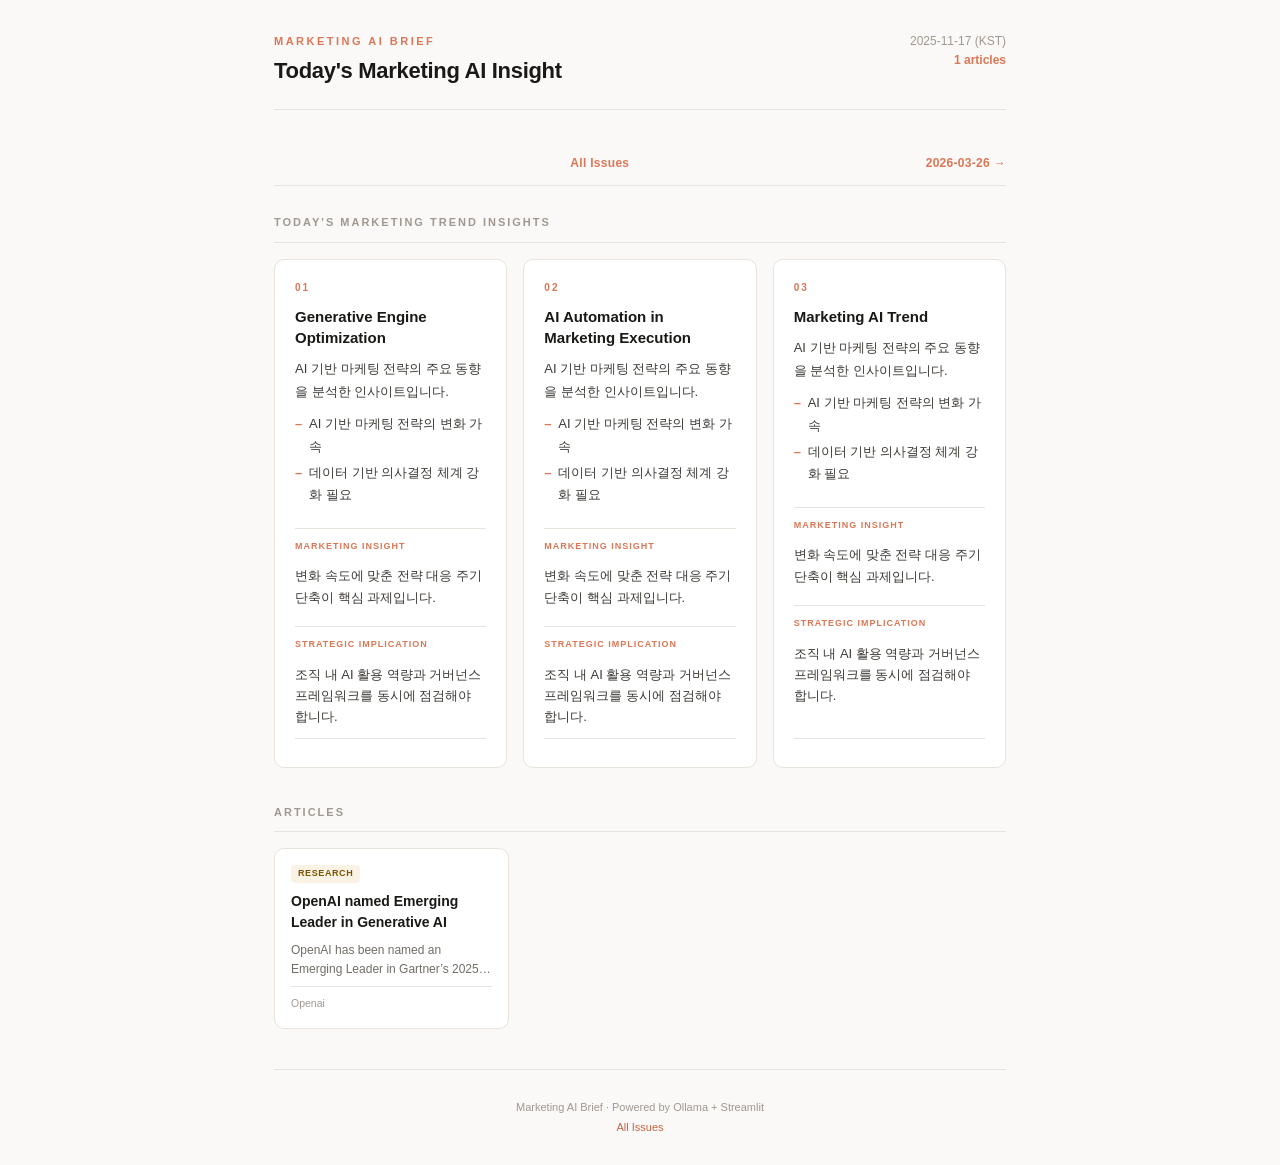
==== docs/issues/2025-11-17.html @ c4811dc9 "Initial commit: Marketing AI Brief with newsletter archive Made-with: Cursor" ====
<!DOCTYPE html>
<html lang="ko">
<head>
    <meta charset="utf-8">
    <meta name="viewport" content="width=device-width, initial-scale=1">
    <title>Marketing AI Brief — 2025-11-17</title>
    <link rel="stylesheet" href="../style.css">
</head>
<body>
<div class="container">
    <header class="masthead">
        <div>
            <p class="masthead-wordmark">Marketing AI Brief</p>
            <h1 class="masthead-title">Today's Marketing AI Insight</h1>
        </div>
        <div class="masthead-right">
            <p class="masthead-date">2025-11-17 (KST)</p>
            <p class="masthead-count">1 articles</p>
        </div>
    </header>

    
    <nav class="nav">
        <span></span>
        <span class="nav-center"><a href="../index.html">All Issues</a></span>
        <a href="2026-03-26.html">2026-03-26 &rarr;</a>
    </nav>
    
    
        <p class="section-label">Today's Marketing Trend Insights</p>
        <div class="digest-grid">
            <div class="digest-card">
                <p class="digest-num">01</p>
                <h3 class="digest-title">Generative Engine Optimization</h3>
                <p class="digest-summary">AI 기반 마케팅 전략의 주요 동향을 분석한 인사이트입니다.</p>
                <ul class="digest-kp"><li>AI 기반 마케팅 전략의 변화 가속</li><li>데이터 기반 의사결정 체계 강화 필요</li></ul>
                <p class="digest-insight-label">Marketing Insight</p>
                <p class="digest-insight">변화 속도에 맞춘 전략 대응 주기 단축이 핵심 과제입니다.</p>
                <p class="digest-insight-label">Strategic Implication</p>
                <p class="digest-insight">조직 내 AI 활용 역량과 거버넌스 프레임워크를 동시에 점검해야 합니다.</p>
                <div class="digest-sources"></div>
            </div>
            <div class="digest-card">
                <p class="digest-num">02</p>
                <h3 class="digest-title">AI Automation in Marketing Execution</h3>
                <p class="digest-summary">AI 기반 마케팅 전략의 주요 동향을 분석한 인사이트입니다.</p>
                <ul class="digest-kp"><li>AI 기반 마케팅 전략의 변화 가속</li><li>데이터 기반 의사결정 체계 강화 필요</li></ul>
                <p class="digest-insight-label">Marketing Insight</p>
                <p class="digest-insight">변화 속도에 맞춘 전략 대응 주기 단축이 핵심 과제입니다.</p>
                <p class="digest-insight-label">Strategic Implication</p>
                <p class="digest-insight">조직 내 AI 활용 역량과 거버넌스 프레임워크를 동시에 점검해야 합니다.</p>
                <div class="digest-sources"></div>
            </div>
            <div class="digest-card">
                <p class="digest-num">03</p>
                <h3 class="digest-title">Marketing AI Trend</h3>
                <p class="digest-summary">AI 기반 마케팅 전략의 주요 동향을 분석한 인사이트입니다.</p>
                <ul class="digest-kp"><li>AI 기반 마케팅 전략의 변화 가속</li><li>데이터 기반 의사결정 체계 강화 필요</li></ul>
                <p class="digest-insight-label">Marketing Insight</p>
                <p class="digest-insight">변화 속도에 맞춘 전략 대응 주기 단축이 핵심 과제입니다.</p>
                <p class="digest-insight-label">Strategic Implication</p>
                <p class="digest-insight">조직 내 AI 활용 역량과 거버넌스 프레임워크를 동시에 점검해야 합니다.</p>
                <div class="digest-sources"></div>
            </div></div>
    
        <p class="section-label">Articles</p>
        <div class="article-grid">
        <div class="article-card">
            <div class="article-badges"><span class="badge badge-research">RESEARCH</span></div>
            <p class="article-title"><a href="https://openai.com/index/gartner-2025-emerging-leader" target="_blank">OpenAI named Emerging Leader in Generative AI</a></p>
            <p class="ai-tool-desc">OpenAI has been named an Emerging Leader in Gartner’s 2025 Innovation Guide for Generative AI Model </p>
            <div class="article-meta">
                <span>Openai</span>
            </div>
        </div></div>

    <footer class="footer">
        <p>Marketing AI Brief &middot; Powered by Ollama + Streamlit</p>
        <p><a href="../index.html">All Issues</a></p>
    </footer>
</div>
</body>
</html>
---- docs/style.css ----
/* ━━━━━━━━━━━━━━━━━━━━━━━━━━━━━━━━━━━━━━━━━━━
   Marketing AI Brief — Newsletter Archive
   Claude-style design system
   Light: warm cream  ·  Dark: charcoal-warm
   Accent: #DA7756 (Claude orange)
━━━━━━━━━━━━━━━━━━━━━━━━━━━━━━━━━━━━━━━━━━━ */

:root {
    --bg-base:        #FAF9F7;
    --bg-card:        #FFFFFF;
    --bg-elevated:    #F4F2EE;
    --text-primary:   #1A1916;
    --text-secondary: #3D3A35;
    --text-muted:     #716D66;
    --text-faint:     #A09890;
    --border:         #E8E3DC;
    --border-strong:  #D4CCC0;
    --accent:         #DA7756;
    --accent-hover:   #C46644;
    --accent-soft:    rgba(218,119,86,0.09);
    --accent-text:    #B35A38;
    --link:           #C46644;
    --shadow-sm:      0 1px 2px rgba(60,40,20,0.05);
    --shadow-md:      0 2px 8px rgba(60,40,20,0.07), 0 1px 2px rgba(60,40,20,0.04);
    --radius:         10px;
    --radius-sm:      6px;
    --radius-tag:     4px;
    --purple:         #7C3AED;
    --purple-soft:    rgba(124,58,237,0.08);
}

@media (prefers-color-scheme: dark) {
    :root {
        --bg-base:        #1C1917;
        --bg-card:        #262320;
        --bg-elevated:    #2E2B28;
        --text-primary:   #F0EBE3;
        --text-secondary: #C8C0B5;
        --text-muted:     #8C8278;
        --text-faint:     #5C5550;
        --border:         #38332E;
        --border-strong:  #4A443D;
        --accent:         #E8906E;
        --accent-hover:   #F0A080;
        --accent-soft:    rgba(232,144,110,0.12);
        --accent-text:    #E8906E;
        --link:           #E8906E;
        --shadow-sm:      0 1px 3px rgba(0,0,0,0.25);
        --shadow-md:      0 3px 10px rgba(0,0,0,0.35);
        --purple:         #A78BFA;
        --purple-soft:    rgba(167,139,250,0.12);
    }
}

/* ── reset & base ─────────────────────────── */
*, *::before, *::after { box-sizing: border-box; margin: 0; padding: 0; }

html {
    font-size: 16px;
    -webkit-font-smoothing: antialiased;
    -moz-osx-font-smoothing: grayscale;
}

body {
    background: var(--bg-base);
    color: var(--text-primary);
    font-family: -apple-system, BlinkMacSystemFont, 'Segoe UI', 'Helvetica Neue', Arial, sans-serif;
    line-height: 1.6;
    min-height: 100vh;
}

a { color: var(--link); text-decoration: none; transition: color 0.15s ease; }
a:hover { color: var(--accent-hover); }

/* ── layout ───────────────────────────────── */
.container {
    max-width: 780px;
    margin: 0 auto;
    padding: 0 24px;
}

/* ── masthead ─────────────────────────────── */
.masthead {
    padding: 32px 0 24px;
    border-bottom: 1px solid var(--border);
    margin-bottom: 32px;
    display: flex;
    align-items: baseline;
    justify-content: space-between;
    gap: 16px;
    flex-wrap: wrap;
}
.masthead-wordmark {
    font-size: 11px;
    font-weight: 600;
    letter-spacing: 2.5px;
    text-transform: uppercase;
    color: var(--accent);
    margin: 0 0 6px;
}
.masthead-title {
    font-size: 22px;
    font-weight: 700;
    color: var(--text-primary);
    margin: 0;
    line-height: 1.3;
    letter-spacing: -0.3px;
}
.masthead-right { text-align: right; flex-shrink: 0; }
.masthead-date {
    font-size: 12px;
    color: var(--text-faint);
    margin: 0;
    line-height: 1.6;
}
.masthead-count {
    font-size: 12px;
    font-weight: 600;
    color: var(--accent);
    margin: 0;
}

/* ── navigation ───────────────────────────── */
.nav {
    display: flex;
    justify-content: space-between;
    align-items: center;
    padding: 12px 0;
    margin-bottom: 28px;
    border-bottom: 1px solid var(--border);
    font-size: 12px;
}
.nav a {
    color: var(--accent);
    font-weight: 600;
    letter-spacing: 0.3px;
}
.nav-center { color: var(--text-faint); }

/* ── AI tools section ─────────────────────── */
.ai-tools-header {
    display: flex;
    align-items: center;
    gap: 10px;
    margin-bottom: 16px;
}
.ai-tools-label {
    font-size: 13px;
    font-weight: 700;
    letter-spacing: 1.5px;
    text-transform: uppercase;
    color: var(--purple);
    flex-shrink: 0;
}
.ai-tools-line {
    flex: 1;
    height: 1px;
    background: linear-gradient(90deg, rgba(124,58,237,0.2) 0%, var(--border) 100%);
}
.ai-tools-grid {
    display: grid;
    grid-template-columns: repeat(auto-fill, minmax(220px, 1fr));
    gap: 12px;
    margin-bottom: 32px;
}
.ai-tool-card {
    background: var(--bg-card);
    border: 1px solid var(--border);
    border-left: 3px solid var(--purple);
    border-radius: var(--radius-sm);
    padding: 14px 16px;
    display: flex;
    flex-direction: column;
    gap: 6px;
    transition: border-color 0.15s ease, box-shadow 0.15s ease;
}
.ai-tool-card:hover {
    border-color: var(--purple);
    box-shadow: 0 4px 16px rgba(124,58,237,0.10);
}
.ai-tool-title {
    font-size: 13px;
    font-weight: 600;
    line-height: 1.45;
}
.ai-tool-title a { color: var(--text-primary); }
.ai-tool-title a:hover { color: var(--purple); }
.ai-tool-desc {
    font-size: 12px;
    line-height: 1.55;
    color: var(--text-muted);
    display: -webkit-box;
    -webkit-line-clamp: 2;
    -webkit-box-orient: vertical;
    overflow: hidden;
}
.ai-tool-meta {
    font-size: 10px;
    color: var(--text-faint);
    display: flex;
    align-items: center;
    gap: 6px;
    margin-top: auto;
    flex-wrap: wrap;
}

/* ── badges ───────────────────────────────── */
.badge {
    font-size: 9px;
    font-weight: 700;
    letter-spacing: 0.6px;
    text-transform: uppercase;
    padding: 2px 7px;
    border-radius: var(--radius-tag);
    line-height: 1.5;
}
.badge-tool { color: #fff; background: var(--purple); }
.badge-new { color: var(--accent-text); background: var(--accent-soft); border: 1px solid var(--accent); }
.badge-ko { color: #5B6E00; background: rgba(120,140,0,0.1); }
.badge-research { color: #7A5500; background: rgba(200,140,0,0.1); }

@media (prefers-color-scheme: dark) {
    .badge-ko { color: #B8D000; background: rgba(180,200,0,0.1); }
    .badge-research { color: #F0C060; background: rgba(200,150,0,0.13); }
    .badge-new { color: var(--accent); background: var(--accent-soft); }
}

/* ── section header ───────────────────────── */
.section-label {
    font-size: 11px;
    font-weight: 700;
    letter-spacing: 2px;
    text-transform: uppercase;
    color: var(--text-faint);
    margin: 0 0 16px;
    padding-bottom: 10px;
    border-bottom: 1px solid var(--border);
}

/* ── digest cards ─────────────────────────── */
.digest-grid {
    display: grid;
    grid-template-columns: repeat(auto-fill, minmax(220px, 1fr));
    gap: 16px;
    margin-bottom: 36px;
}
.digest-card {
    background: var(--bg-card);
    border: 1px solid var(--border);
    border-radius: var(--radius);
    padding: 20px;
    display: flex;
    flex-direction: column;
    gap: 10px;
}
.digest-num {
    font-size: 10px;
    font-weight: 700;
    letter-spacing: 2px;
    color: var(--accent);
}
.digest-title {
    font-size: 15px;
    font-weight: 700;
    color: var(--text-primary);
    line-height: 1.4;
}
.digest-summary {
    font-size: 13px;
    line-height: 1.75;
    color: var(--text-secondary);
}
.digest-kp {
    list-style: none;
    padding: 0;
    margin: 0;
}
.digest-kp li {
    font-size: 13px;
    line-height: 1.7;
    color: var(--text-secondary);
    padding-left: 14px;
    position: relative;
    margin-bottom: 4px;
}
.digest-kp li::before {
    content: "\2013";
    position: absolute;
    left: 0;
    color: var(--accent);
    font-weight: 600;
}
.digest-insight-label {
    font-size: 9px;
    font-weight: 700;
    letter-spacing: 1px;
    text-transform: uppercase;
    color: var(--accent);
    margin: 8px 0 2px;
    padding-top: 10px;
    border-top: 1px solid var(--border);
}
.digest-insight {
    font-size: 13px;
    line-height: 1.65;
    color: var(--text-secondary);
}
.digest-sources {
    font-size: 11px;
    color: var(--text-faint);
    margin-top: auto;
    padding-top: 8px;
    border-top: 1px solid var(--border);
}
.digest-sources a { color: var(--link); }

/* ── article list ─────────────────────────── */
.article-grid {
    display: grid;
    grid-template-columns: repeat(auto-fill, minmax(220px, 1fr));
    gap: 14px;
    margin-bottom: 36px;
}
.article-card {
    background: var(--bg-card);
    border: 1px solid var(--border);
    border-radius: var(--radius);
    padding: 16px;
    display: flex;
    flex-direction: column;
    gap: 8px;
    min-height: 120px;
}
.article-badges { display: flex; gap: 5px; flex-wrap: wrap; }
.article-title {
    font-size: 14px;
    font-weight: 600;
    line-height: 1.5;
}
.article-title a { color: var(--text-primary); }
.article-title a:hover { color: var(--accent); }
.article-kp {
    list-style: none;
    padding: 0;
    margin: 0;
    flex: 1;
}
.article-kp li {
    font-size: 12.5px;
    line-height: 1.7;
    color: var(--text-secondary);
    padding-left: 14px;
    position: relative;
    margin-bottom: 4px;
}
.article-kp li::before {
    content: "\2013";
    position: absolute;
    left: 0;
    color: var(--accent);
    font-weight: 600;
}
.article-meta {
    font-size: 10.5px;
    color: var(--text-faint);
    margin-top: auto;
    padding-top: 8px;
    border-top: 1px solid var(--border);
    display: flex;
    align-items: center;
    gap: 6px;
    flex-wrap: wrap;
}

/* ── footer ───────────────────────────────── */
.footer {
    text-align: center;
    padding: 28px 0;
    border-top: 1px solid var(--border);
    margin-top: 40px;
}
.footer p {
    font-size: 11px;
    color: var(--text-faint);
    margin: 0;
    line-height: 1.8;
}

/* ── index page ───────────────────────────── */
.issue-list { list-style: none; padding: 0; }
.issue-item {
    display: flex;
    align-items: center;
    gap: 16px;
    padding: 16px 0;
    border-bottom: 1px solid var(--border);
    transition: background 0.1s ease;
}
.issue-item:hover { background: var(--bg-elevated); margin: 0 -12px; padding: 16px 12px; border-radius: var(--radius-sm); }
.issue-date {
    font-size: 13px;
    font-weight: 700;
    color: var(--accent);
    flex-shrink: 0;
    min-width: 110px;
}
.issue-meta {
    font-size: 12px;
    color: var(--text-muted);
    flex: 1;
}
.issue-arrow {
    font-size: 14px;
    color: var(--text-faint);
    flex-shrink: 0;
}

/* ── responsive ───────────────────────────── */
@media (max-width: 600px) {
    .container { padding: 0 16px; }
    .masthead { flex-direction: column; gap: 8px; }
    .masthead-right { text-align: left; }
    .digest-grid, .article-grid, .ai-tools-grid { grid-template-columns: 1fr; }
}
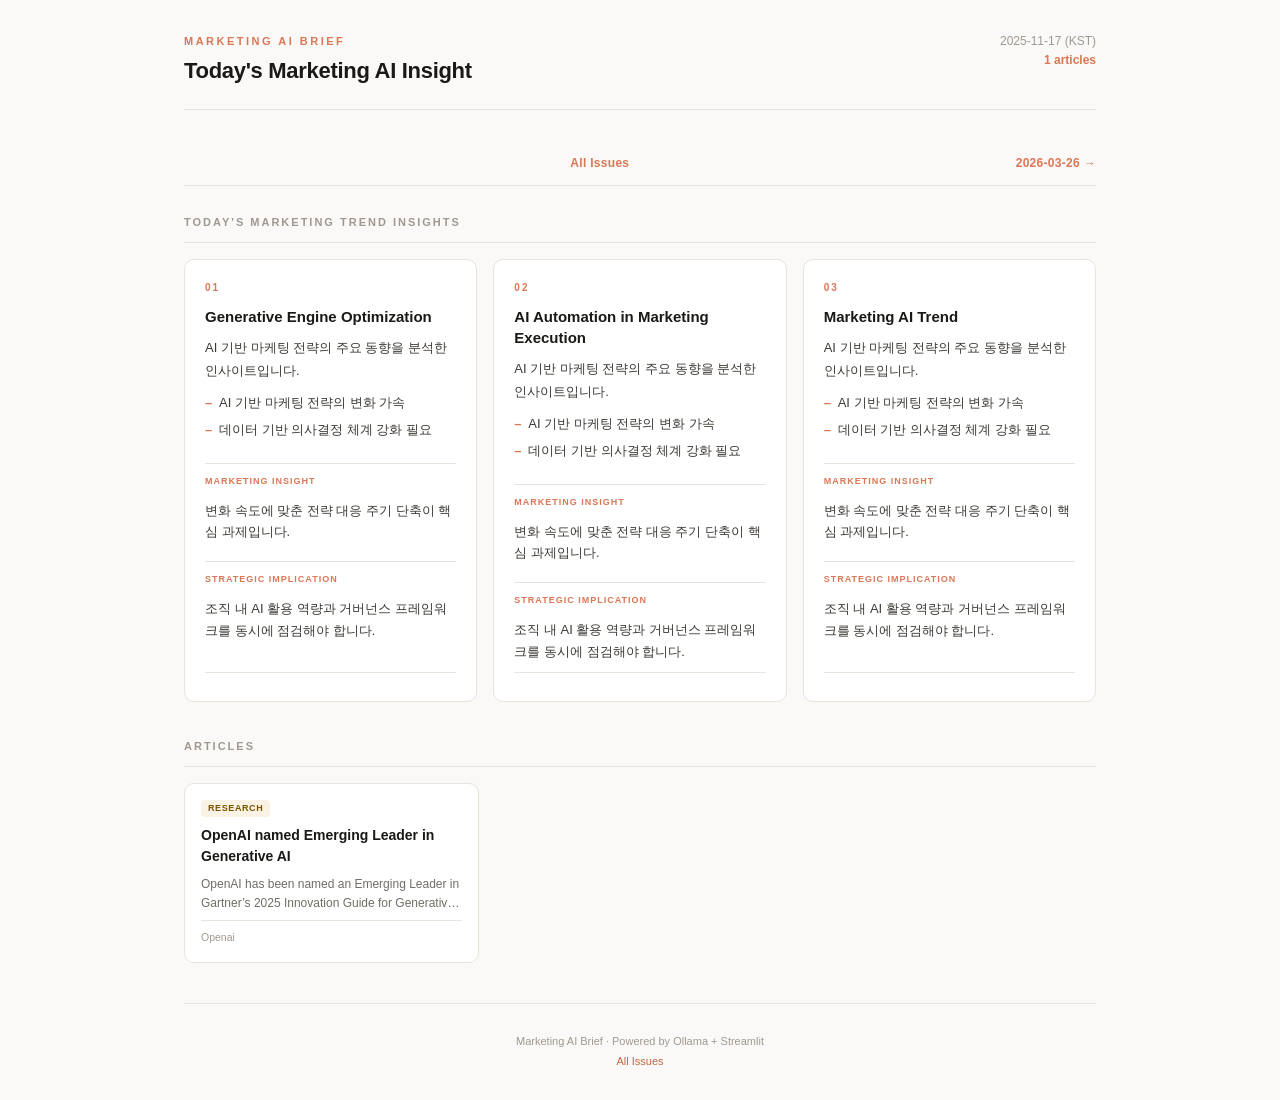
==== commit dc744547: "Redesign: dashboard-style index, archive compression, weekly/monthly reports Made-with: Cursor" ====
--- a/docs/issues/2025-11-17.html
+++ b/docs/issues/2025-11-17.html
@@ -8,18 +8,15 @@
 </head>
 <body>
 <div class="container">
+
     <header class="masthead">
-        <div>
-            <p class="masthead-wordmark">Marketing AI Brief</p>
-            <h1 class="masthead-title">Today's Marketing AI Insight</h1>
-        </div>
+        <div><p class="masthead-wordmark">Marketing AI Brief</p>
+        <h1 class="masthead-title">Today's Marketing AI Insight</h1></div>
         <div class="masthead-right">
             <p class="masthead-date">2025-11-17 (KST)</p>
             <p class="masthead-count">1 articles</p>
         </div>
     </header>
-
-    
     <nav class="nav">
         <span></span>
         <span class="nav-center"><a href="../index.html">All Issues</a></span>
@@ -27,53 +24,50 @@
     </nav>
     
     
-        <p class="section-label">Today's Marketing Trend Insights</p>
-        <div class="digest-grid">
-            <div class="digest-card">
-                <p class="digest-num">01</p>
-                <h3 class="digest-title">Generative Engine Optimization</h3>
-                <p class="digest-summary">AI 기반 마케팅 전략의 주요 동향을 분석한 인사이트입니다.</p>
-                <ul class="digest-kp"><li>AI 기반 마케팅 전략의 변화 가속</li><li>데이터 기반 의사결정 체계 강화 필요</li></ul>
-                <p class="digest-insight-label">Marketing Insight</p>
-                <p class="digest-insight">변화 속도에 맞춘 전략 대응 주기 단축이 핵심 과제입니다.</p>
-                <p class="digest-insight-label">Strategic Implication</p>
-                <p class="digest-insight">조직 내 AI 활용 역량과 거버넌스 프레임워크를 동시에 점검해야 합니다.</p>
-                <div class="digest-sources"></div>
-            </div>
-            <div class="digest-card">
-                <p class="digest-num">02</p>
-                <h3 class="digest-title">AI Automation in Marketing Execution</h3>
-                <p class="digest-summary">AI 기반 마케팅 전략의 주요 동향을 분석한 인사이트입니다.</p>
-                <ul class="digest-kp"><li>AI 기반 마케팅 전략의 변화 가속</li><li>데이터 기반 의사결정 체계 강화 필요</li></ul>
-                <p class="digest-insight-label">Marketing Insight</p>
-                <p class="digest-insight">변화 속도에 맞춘 전략 대응 주기 단축이 핵심 과제입니다.</p>
-                <p class="digest-insight-label">Strategic Implication</p>
-                <p class="digest-insight">조직 내 AI 활용 역량과 거버넌스 프레임워크를 동시에 점검해야 합니다.</p>
-                <div class="digest-sources"></div>
-            </div>
-            <div class="digest-card">
-                <p class="digest-num">03</p>
-                <h3 class="digest-title">Marketing AI Trend</h3>
-                <p class="digest-summary">AI 기반 마케팅 전략의 주요 동향을 분석한 인사이트입니다.</p>
-                <ul class="digest-kp"><li>AI 기반 마케팅 전략의 변화 가속</li><li>데이터 기반 의사결정 체계 강화 필요</li></ul>
-                <p class="digest-insight-label">Marketing Insight</p>
-                <p class="digest-insight">변화 속도에 맞춘 전략 대응 주기 단축이 핵심 과제입니다.</p>
-                <p class="digest-insight-label">Strategic Implication</p>
-                <p class="digest-insight">조직 내 AI 활용 역량과 거버넌스 프레임워크를 동시에 점검해야 합니다.</p>
-                <div class="digest-sources"></div>
-            </div></div>
+    <p class="section-label">Today's Marketing Trend Insights</p>
+    <div class="digest-grid">
+        <div class="digest-card">
+            <p class="digest-num">01</p>
+            <h3 class="digest-title">Generative Engine Optimization</h3>
+            <p class="digest-summary">AI 기반 마케팅 전략의 주요 동향을 분석한 인사이트입니다.</p>
+            <ul class="digest-kp"><li>AI 기반 마케팅 전략의 변화 가속</li><li>데이터 기반 의사결정 체계 강화 필요</li></ul>
+            <p class="digest-insight-label">Marketing Insight</p>
+            <p class="digest-insight">변화 속도에 맞춘 전략 대응 주기 단축이 핵심 과제입니다.</p>
+            <p class="digest-insight-label">Strategic Implication</p>
+            <p class="digest-insight">조직 내 AI 활용 역량과 거버넌스 프레임워크를 동시에 점검해야 합니다.</p>
+            <div class="digest-sources"></div>
+        </div>
+        <div class="digest-card">
+            <p class="digest-num">02</p>
+            <h3 class="digest-title">AI Automation in Marketing Execution</h3>
+            <p class="digest-summary">AI 기반 마케팅 전략의 주요 동향을 분석한 인사이트입니다.</p>
+            <ul class="digest-kp"><li>AI 기반 마케팅 전략의 변화 가속</li><li>데이터 기반 의사결정 체계 강화 필요</li></ul>
+            <p class="digest-insight-label">Marketing Insight</p>
+            <p class="digest-insight">변화 속도에 맞춘 전략 대응 주기 단축이 핵심 과제입니다.</p>
+            <p class="digest-insight-label">Strategic Implication</p>
+            <p class="digest-insight">조직 내 AI 활용 역량과 거버넌스 프레임워크를 동시에 점검해야 합니다.</p>
+            <div class="digest-sources"></div>
+        </div>
+        <div class="digest-card">
+            <p class="digest-num">03</p>
+            <h3 class="digest-title">Marketing AI Trend</h3>
+            <p class="digest-summary">AI 기반 마케팅 전략의 주요 동향을 분석한 인사이트입니다.</p>
+            <ul class="digest-kp"><li>AI 기반 마케팅 전략의 변화 가속</li><li>데이터 기반 의사결정 체계 강화 필요</li></ul>
+            <p class="digest-insight-label">Marketing Insight</p>
+            <p class="digest-insight">변화 속도에 맞춘 전략 대응 주기 단축이 핵심 과제입니다.</p>
+            <p class="digest-insight-label">Strategic Implication</p>
+            <p class="digest-insight">조직 내 AI 활용 역량과 거버넌스 프레임워크를 동시에 점검해야 합니다.</p>
+            <div class="digest-sources"></div>
+        </div></div>
     
-        <p class="section-label">Articles</p>
-        <div class="article-grid">
+    <p class="section-label">Articles</p>
+    <div class="article-grid">
         <div class="article-card">
             <div class="article-badges"><span class="badge badge-research">RESEARCH</span></div>
             <p class="article-title"><a href="https://openai.com/index/gartner-2025-emerging-leader" target="_blank">OpenAI named Emerging Leader in Generative AI</a></p>
             <p class="ai-tool-desc">OpenAI has been named an Emerging Leader in Gartner’s 2025 Innovation Guide for Generative AI Model </p>
-            <div class="article-meta">
-                <span>Openai</span>
-            </div>
+            <div class="article-meta"><span>Openai</span></div>
         </div></div>
-
     <footer class="footer">
         <p>Marketing AI Brief &middot; Powered by Ollama + Streamlit</p>
         <p><a href="../index.html">All Issues</a></p>
--- a/docs/style.css
+++ b/docs/style.css
@@ -74,7 +74,7 @@
 
 /* ── layout ───────────────────────────────── */
 .container {
-    max-width: 780px;
+    max-width: 960px;
     margin: 0 auto;
     padding: 0 24px;
 }
@@ -415,10 +415,117 @@
     flex-shrink: 0;
 }
 
+/* ── subscribe banner ─────────────────────── */
+.subscribe-banner {
+    background: linear-gradient(135deg, var(--accent) 0%, #C46644 100%);
+    border-radius: var(--radius);
+    padding: 20px 24px;
+    margin-bottom: 28px;
+    display: flex;
+    align-items: center;
+    gap: 16px;
+    flex-wrap: wrap;
+}
+.sub-icon { font-size: 28px; }
+.sub-copy { flex: 1; min-width: 200px; }
+.sub-title { font-size: 14px; font-weight: 700; color: #fff; margin: 0 0 2px; }
+.sub-desc { font-size: 12px; color: rgba(255,255,255,0.8); margin: 0; }
+
+/* ── tab section / archive ───────────────── */
+.tab-section {
+    margin-top: 40px;
+    padding-top: 24px;
+    border-top: 2px solid var(--border-strong);
+}
+.archive-grid {
+    display: grid;
+    grid-template-columns: repeat(auto-fill, minmax(140px, 1fr));
+    gap: 10px;
+    margin-bottom: 24px;
+}
+.archive-card {
+    background: var(--bg-card);
+    border: 1px solid var(--border);
+    border-radius: var(--radius-sm);
+    transition: border-color 0.15s ease, box-shadow 0.15s ease;
+}
+.archive-card:hover {
+    border-color: var(--accent);
+    box-shadow: var(--shadow-md);
+}
+.archive-card-link {
+    display: block;
+    padding: 14px;
+    text-decoration: none;
+}
+.archive-date {
+    font-size: 14px;
+    font-weight: 700;
+    color: var(--accent);
+    margin: 0 0 4px;
+}
+.archive-meta {
+    font-size: 11px;
+    color: var(--text-muted);
+    margin: 0;
+}
+.archive-older {
+    margin: 16px 0 28px;
+}
+.archive-toggle {
+    cursor: pointer;
+    font-size: 12px;
+    font-weight: 600;
+    color: var(--accent);
+    padding: 8px 0;
+    letter-spacing: 0.3px;
+}
+.archive-toggle:hover { color: var(--accent-hover); }
+
+/* ── report styles ────────────────────────── */
+.report-header {
+    margin-bottom: 16px;
+}
+.report-headline {
+    font-size: 18px;
+    font-weight: 700;
+    color: var(--text-primary);
+    margin: 0 0 6px;
+    line-height: 1.4;
+}
+.report-meta {
+    font-size: 11px;
+    color: var(--text-faint);
+    margin: 0;
+}
+.report-stats {
+    display: flex;
+    gap: 16px;
+    flex-wrap: wrap;
+    font-size: 12px;
+    color: var(--text-muted);
+    padding: 12px 16px;
+    background: var(--bg-elevated);
+    border-radius: var(--radius-sm);
+    margin-top: 16px;
+}
+
+/* ── coming soon ──────────────────────────── */
+.coming-soon {
+    font-size: 13px;
+    color: var(--text-faint);
+    padding: 24px;
+    text-align: center;
+    background: var(--bg-elevated);
+    border-radius: var(--radius);
+    margin-bottom: 24px;
+}
+
 /* ── responsive ───────────────────────────── */
 @media (max-width: 600px) {
     .container { padding: 0 16px; }
     .masthead { flex-direction: column; gap: 8px; }
     .masthead-right { text-align: left; }
     .digest-grid, .article-grid, .ai-tools-grid { grid-template-columns: 1fr; }
-}
+    .archive-grid { grid-template-columns: repeat(2, 1fr); }
+}
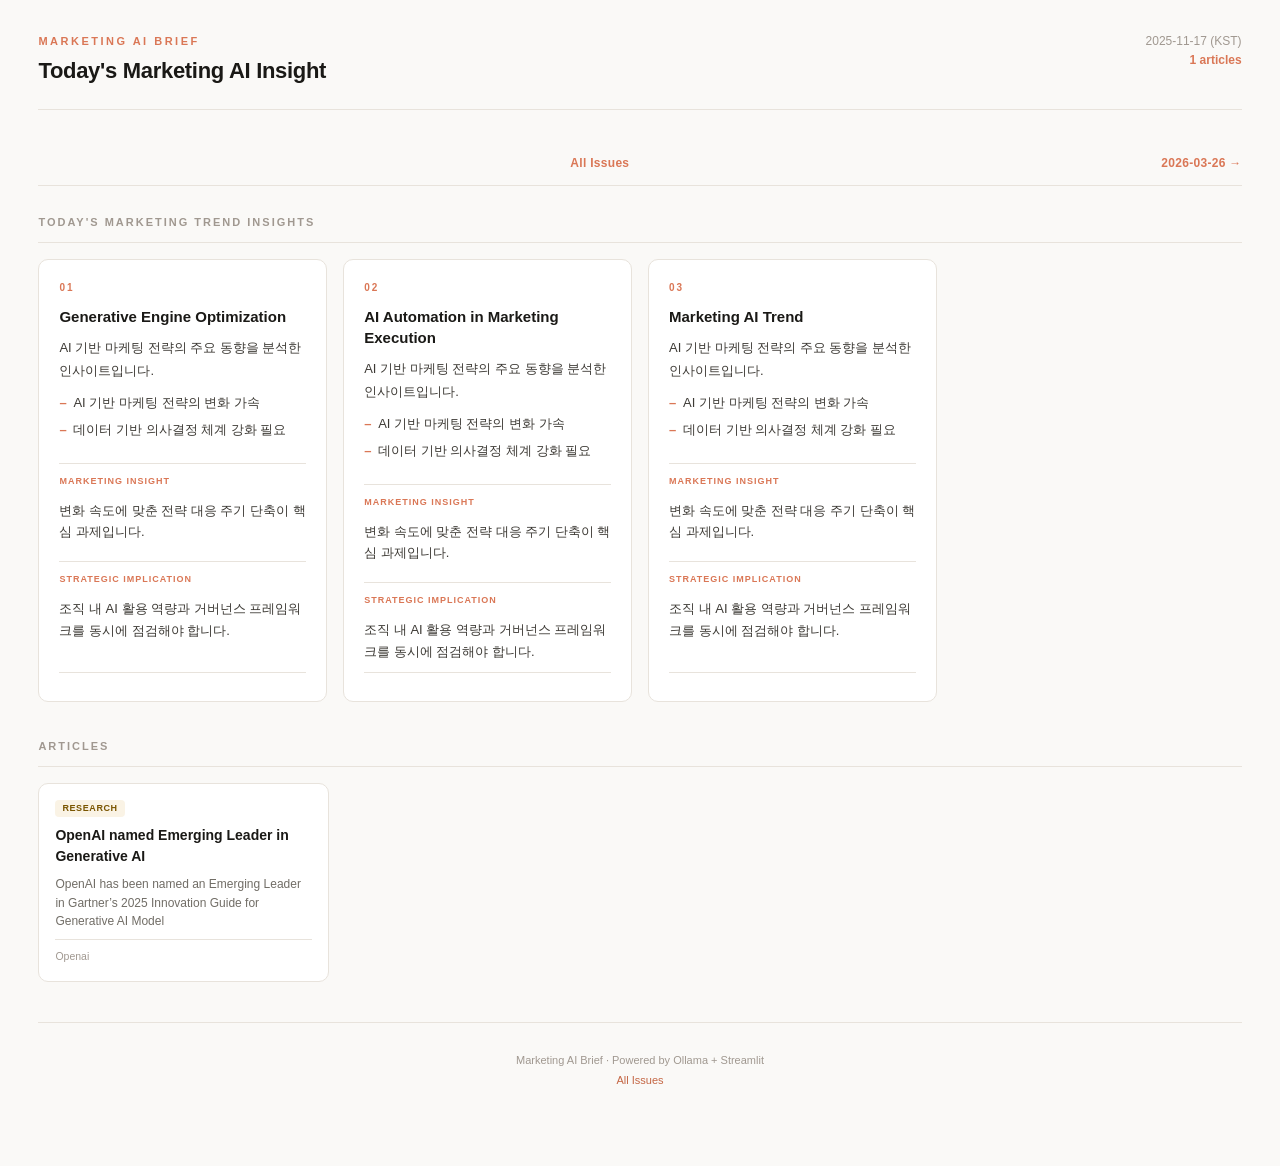
==== commit cdba503c: "Cache-bust stylesheet links so Pages picks up new CSS after deploy Made-with: Cursor" ====
--- a/docs/issues/2025-11-17.html
+++ b/docs/issues/2025-11-17.html
@@ -4,7 +4,7 @@
     <meta charset="utf-8">
     <meta name="viewport" content="width=device-width, initial-scale=1">
     <title>Marketing AI Brief — 2025-11-17</title>
-    <link rel="stylesheet" href="../style.css">
+    <link rel="stylesheet" href="../style.css?v=1776160220">
 </head>
 <body>
 <div class="container">
--- a/docs/style.css
+++ b/docs/style.css
@@ -72,11 +72,13 @@
 a { color: var(--link); text-decoration: none; transition: color 0.15s ease; }
 a:hover { color: var(--accent-hover); }
 
-/* ── layout ───────────────────────────────── */
+/* ── layout (full-width, comfortable padding) ─ */
 .container {
-    max-width: 960px;
+    width: 100%;
+    max-width: 100%;
     margin: 0 auto;
-    padding: 0 24px;
+    padding: 0 clamp(16px, 3vw, 48px) 3rem;
+    box-sizing: border-box;
 }
 
 /* ── masthead ─────────────────────────────── */
@@ -159,7 +161,7 @@
 }
 .ai-tools-grid {
     display: grid;
-    grid-template-columns: repeat(auto-fill, minmax(220px, 1fr));
+    grid-template-columns: repeat(auto-fill, minmax(min(100%, 280px), 1fr));
     gap: 12px;
     margin-bottom: 32px;
 }
@@ -189,19 +191,131 @@
     font-size: 12px;
     line-height: 1.55;
     color: var(--text-muted);
+    display: -webkit-box;
+    -webkit-line-clamp: 5;
+    -webkit-box-orient: vertical;
+    overflow: hidden;
+}
+.ai-tool-meta {
+    font-size: 10px;
+    color: var(--text-faint);
+    display: flex;
+    align-items: center;
+    gap: 6px;
+    margin-top: auto;
+    flex-wrap: wrap;
+}
+
+/* ── tool directory table ───────────────────── */
+.tool-dir-wrap {
+    margin-bottom: 32px;
+    overflow-x: auto;
+}
+.tool-dir-table {
+    width: 100%;
+    border-collapse: collapse;
+    font-size: 13px;
+    line-height: 1.5;
+}
+.tool-dir-table thead th {
+    text-align: left;
+    font-size: 11px;
+    font-weight: 600;
+    color: var(--text-muted);
+    text-transform: uppercase;
+    letter-spacing: 0.8px;
+    padding: 6px 10px;
+    border-bottom: 2px solid var(--border);
+}
+.dir-cat-row td {
+    font-size: 13px;
+    font-weight: 700;
+    color: var(--purple);
+    padding: 12px 10px 4px;
+    border: none;
+}
+.tool-dir-table tbody tr:not(.dir-cat-row) {
+    border-bottom: 1px solid var(--border);
+}
+.tool-dir-table tbody tr:not(.dir-cat-row):hover {
+    background: var(--bg-card);
+}
+.dir-icon {
+    width: 28px;
+    text-align: center;
+    font-size: 16px;
+    padding: 6px 4px;
+}
+.dir-name {
+    padding: 6px 10px;
+    white-space: nowrap;
+    font-weight: 600;
+}
+.dir-name a { color: var(--text-primary); }
+.dir-name a:hover { color: var(--purple); }
+.dir-maker {
+    display: block;
+    font-size: 10px;
+    font-weight: 400;
+    color: var(--text-faint);
+}
+.dir-desc {
+    padding: 6px 10px;
+    color: var(--text-muted);
+    font-size: 12px;
+}
+
+/* ── compact YouTube ───────────────────────── */
+.yt-compact-grid {
+    display: grid;
+    grid-template-columns: 1fr 1fr;
+    gap: 10px;
+    margin-top: 8px;
+}
+.yt-compact-group {}
+.yt-compact-list {
+    display: flex;
+    flex-direction: column;
+    gap: 6px;
+}
+.yt-compact-item {
+    display: flex;
+    align-items: center;
+    gap: 10px;
+    text-decoration: none;
+    padding: 6px 8px;
+    border-radius: var(--radius-sm);
+    transition: background 0.15s ease;
+}
+.yt-compact-item:hover {
+    background: var(--bg-card);
+}
+.yt-compact-thumb {
+    width: 56px;
+    height: 32px;
+    object-fit: cover;
+    border-radius: 4px;
+    flex-shrink: 0;
+}
+.yt-compact-text {
+    display: flex;
+    flex-direction: column;
+    min-width: 0;
+}
+.yt-compact-title {
+    font-size: 12px;
+    font-weight: 600;
+    color: var(--text-primary);
+    line-height: 1.35;
     display: -webkit-box;
     -webkit-line-clamp: 2;
     -webkit-box-orient: vertical;
     overflow: hidden;
 }
-.ai-tool-meta {
+.yt-compact-channel {
     font-size: 10px;
     color: var(--text-faint);
-    display: flex;
-    align-items: center;
-    gap: 6px;
-    margin-top: auto;
-    flex-wrap: wrap;
+    margin-top: 2px;
 }
 
 /* ── badges ───────────────────────────────── */
@@ -236,11 +350,202 @@
     padding-bottom: 10px;
     border-bottom: 1px solid var(--border);
 }
+.section-label.section-label-hero {
+    color: var(--purple);
+    letter-spacing: 2.2px;
+    margin-bottom: 10px;
+}
+.tool-dir-hero {
+    margin-bottom: 28px;
+    padding: 10px 14px 14px;
+    border: 1px solid var(--border);
+    border-radius: var(--radius);
+    background: var(--bg-elevated);
+}
+.tool-dir-hero--grid {
+    margin-bottom: 22px;
+    padding: 12px 14px 14px;
+    box-shadow: 0 2px 12px rgba(0, 0, 0, 0.04), 0 0 0 1px rgba(124, 58, 237, 0.07);
+}
+.tool-dir-cols {
+    display: grid;
+    grid-template-columns: 1fr 1fr;
+    gap: 14px 18px;
+    align-items: start;
+}
+.tool-dir-col {
+    min-width: 0;
+}
+.tool-dir-table--compact {
+    font-size: 12px;
+    line-height: 1.4;
+}
+.tool-dir-table--compact thead th {
+    padding: 5px 6px;
+    font-size: 10px;
+}
+.tool-dir-table--compact .dir-cat-row td {
+    padding: 8px 6px 3px;
+    font-size: 12px;
+}
+.tool-dir-table--compact .dir-icon {
+    width: 26px;
+    padding: 4px 3px;
+    font-size: 14px;
+}
+.tool-dir-table--compact .dir-name {
+    padding: 4px 6px;
+    white-space: normal;
+}
+.tool-dir-table--compact .dir-desc {
+    padding: 4px 6px;
+    font-size: 11px;
+    line-height: 1.45;
+}
+@media (max-width: 720px) {
+    .tool-dir-cols {
+        grid-template-columns: 1fr;
+    }
+}
+.dir-th-icon { width: 32px; }
+.section-sub {
+    font-size: 13px;
+    color: var(--text-muted);
+    margin: -8px 0 20px;
+    line-height: 1.55;
+}
+/* ── insight cards (오늘의 마케팅 인사이트) ── */
+.insight-cards {
+    display: flex;
+    flex-direction: column;
+    gap: 14px;
+    margin-bottom: 40px;
+}
+.insight-card {
+    background: var(--bg-card);
+    border: 1px solid var(--border);
+    border-top: 3px solid var(--accent);
+    border-radius: var(--radius);
+    padding: 22px 26px 20px;
+    box-shadow: 0 2px 8px rgba(0,0,0,.04), 0 1px 2px rgba(0,0,0,.03);
+    transition: box-shadow .18s, transform .18s;
+}
+.insight-card:hover {
+    box-shadow: 0 6px 20px rgba(0,0,0,.08), 0 2px 6px rgba(0,0,0,.04);
+    transform: translateY(-1px);
+}
+.ins-card-header {
+    display: flex;
+    align-items: center;
+    gap: 10px;
+    margin-bottom: 12px;
+}
+.ins-badge {
+    display: inline-flex;
+    align-items: center;
+    justify-content: center;
+    width: 26px;
+    height: 26px;
+    border-radius: 50%;
+    background: var(--accent);
+    color: #fff;
+    font-size: 10px;
+    font-weight: 800;
+    letter-spacing: 1px;
+    flex-shrink: 0;
+}
+.ins-tag {
+    font-size: 10px;
+    font-weight: 700;
+    letter-spacing: 1px;
+    text-transform: uppercase;
+    color: var(--accent-text, var(--accent));
+    background: var(--accent-soft);
+    padding: 2px 10px;
+    border-radius: 20px;
+}
+.ins-title {
+    font-size: 16px;
+    font-weight: 700;
+    color: var(--text-primary);
+    margin: 0 0 10px;
+    line-height: 1.45;
+    letter-spacing: -0.2px;
+}
+.ins-keypoint {
+    font-size: 13px;
+    font-weight: 600;
+    color: var(--accent-text, var(--accent));
+    background: var(--accent-soft);
+    border-left: 3px solid var(--accent);
+    padding: 8px 12px;
+    border-radius: 0 var(--radius-sm) var(--radius-sm) 0;
+    margin: 0 0 12px;
+    line-height: 1.6;
+}
+.ins-kp-label {
+    display: inline-block;
+    font-size: 9px;
+    font-weight: 800;
+    letter-spacing: 1.5px;
+    text-transform: uppercase;
+    color: var(--accent);
+    margin-right: 8px;
+    vertical-align: middle;
+}
+.ins-text {
+    font-size: 13.5px;
+    line-height: 1.85;
+    color: var(--text-secondary);
+    margin: 0 0 14px;
+}
+.ins-sources {
+    display: flex;
+    align-items: center;
+    gap: 6px;
+    flex-wrap: wrap;
+    padding-top: 12px;
+    border-top: 1px dashed var(--border);
+}
+.ins-src-label {
+    font-size: 10px;
+    color: var(--text-faint);
+    font-weight: 600;
+    letter-spacing: .5px;
+    text-transform: uppercase;
+    margin-right: 2px;
+}
+.ins-src {
+    font-size: 11px;
+    background: var(--bg-elevated);
+    color: var(--text-muted);
+    padding: 3px 10px;
+    border-radius: 20px;
+    border: 1px solid var(--border);
+    max-width: 240px;
+    overflow: hidden;
+    text-overflow: ellipsis;
+    white-space: nowrap;
+}
+
+/* kept for weekly/monthly report cards */
+.insight-evidence {
+    font-size: 11px;
+    color: var(--text-faint);
+    margin-top: 10px;
+    padding-top: 10px;
+    border-top: 1px dashed var(--border);
+    line-height: 1.5;
+}
+.insight-point .digest-summary {
+    font-size: 14px;
+    line-height: 1.75;
+}
 
 /* ── digest cards ─────────────────────────── */
 .digest-grid {
     display: grid;
-    grid-template-columns: repeat(auto-fill, minmax(220px, 1fr));
+    grid-template-columns: repeat(auto-fill, minmax(min(100%, 280px), 1fr));
     gap: 16px;
     margin-bottom: 36px;
 }
@@ -317,7 +622,7 @@
 /* ── article list ─────────────────────────── */
 .article-grid {
     display: grid;
-    grid-template-columns: repeat(auto-fill, minmax(220px, 1fr));
+    grid-template-columns: repeat(auto-fill, minmax(min(100%, 280px), 1fr));
     gap: 14px;
     margin-bottom: 36px;
 }
@@ -372,6 +677,279 @@
     flex-wrap: wrap;
 }
 
+/* ═══════════════════════════════════════════════
+   YouTube 크리에이터 섹션
+   ─ 전체 섹션 박스 → 서머리 패널 → 해외/국내 그리드
+═══════════════════════════════════════════════ */
+
+/* ── 전체 섹션 래퍼 ────────────────────────── */
+.yt-section {
+    background: var(--bg-elevated);
+    border: 1px solid var(--border);
+    border-radius: var(--radius);
+    padding: 24px 28px 28px;
+    margin-bottom: 36px;
+}
+.yt-section-compact {
+    padding: 12px 14px 14px;
+    margin-bottom: 22px;
+}
+.yt-micro-line {
+    font-size: 12px;
+    color: var(--text-secondary);
+    margin: 0 0 6px;
+    line-height: 1.5;
+}
+.yt-micro-line strong { color: var(--text-primary); }
+.yt-micro-meta {
+    font-weight: 600;
+    color: var(--text-muted);
+    margin-left: 6px;
+}
+.ai-tools-news-grid .ai-tool-desc {
+    -webkit-line-clamp: 3;
+}
+
+/* ── AI tool news: at-a-glance summary ─────── */
+.ai-tools-glance {
+    display: flex;
+    flex-direction: column;
+    gap: 10px;
+    padding: 12px 12px 14px;
+    margin-bottom: 16px;
+    background: var(--bg-elevated);
+    border: 1px solid var(--border);
+    border-radius: var(--radius);
+    box-shadow: 0 2px 14px rgba(0, 0, 0, 0.05), 0 0 0 1px rgba(124, 58, 237, 0.08);
+}
+.ai-tools-glance-box {
+    background: var(--bg-card);
+    border: 1px solid var(--border);
+    border-radius: var(--radius-sm);
+    padding: 10px 12px;
+}
+.ai-tools-glance-box--header {
+    border-left: 3px solid var(--purple);
+}
+.ai-tools-glance-box--chips {
+    border-left: 3px solid rgba(124, 58, 237, 0.5);
+}
+.ai-tools-glance-box--headlines {
+    border-left: 3px solid rgba(124, 58, 237, 0.28);
+}
+.ai-tools-glance-title {
+    font-size: 11px;
+    font-weight: 800;
+    letter-spacing: 1.2px;
+    text-transform: uppercase;
+    color: var(--purple);
+    margin: 0 0 4px;
+}
+.ai-tools-glance-meta {
+    font-size: 12.5px;
+    color: var(--text-secondary);
+    margin: 0;
+    line-height: 1.5;
+}
+.ai-tools-glance-sub {
+    font-size: 10px;
+    font-weight: 700;
+    letter-spacing: 0.8px;
+    text-transform: uppercase;
+    color: var(--text-muted);
+    margin: 0 0 8px;
+}
+.glance-chips {
+    display: flex;
+    flex-wrap: wrap;
+    gap: 6px 8px;
+}
+.glance-chip {
+    font-size: 11px;
+    background: var(--bg-elevated);
+    border: 1px solid var(--border);
+    border-radius: 20px;
+    padding: 4px 10px;
+    color: var(--text-secondary);
+}
+.glance-chip strong { color: var(--text-primary); margin-left: 2px; }
+.ai-tools-glance-list {
+    list-style: none;
+    padding: 0;
+    margin: 0;
+}
+.ai-tools-glance-list li {
+    font-size: 12.5px;
+    line-height: 1.55;
+    padding: 4px 0;
+    border-bottom: 1px dashed var(--border);
+}
+.ai-tools-glance-list li:last-child { border-bottom: none; }
+.ai-tools-glance-list a { color: var(--text-primary); text-decoration: none; font-weight: 500; }
+.ai-tools-glance-list a:hover { color: var(--purple); text-decoration: underline; }
+
+/* ── 서머리 패널 (2열 레이아웃) ─────────────── */
+.yt-summary-card {
+    background: var(--bg-card);
+    border: 1px solid var(--border);
+    border-top: 3px solid #FF0000;
+    border-radius: var(--radius);
+    padding: 20px 24px;
+    margin-bottom: 24px;
+    display: grid;
+    grid-template-columns: 1fr 1.6fr;
+    gap: 28px;
+    align-items: start;
+}
+.yt-summary-left {}
+.yt-summary-right {}
+.yt-summary-header {
+    display: flex;
+    align-items: center;
+    gap: 10px;
+    margin-bottom: 8px;
+}
+.yt-summary-icon { font-size: 26px; flex-shrink: 0; }
+.yt-summary-title {
+    font-size: 15px;
+    font-weight: 700;
+    color: var(--text-primary);
+    margin: 0 0 3px;
+    line-height: 1.3;
+}
+.yt-summary-topics {
+    font-size: 11px;
+    color: var(--accent-text, var(--accent));
+    font-weight: 600;
+    line-height: 1.5;
+}
+.yt-summary-desc {
+    font-size: 12.5px;
+    color: var(--text-muted);
+    margin: 10px 0 0;
+    line-height: 1.65;
+}
+.yt-summary-list {
+    list-style: none;
+    padding: 0;
+    margin: 0;
+}
+.yt-summary-list li {
+    font-size: 12.5px;
+    line-height: 1.7;
+    color: var(--text-secondary);
+    padding: 5px 0;
+    border-bottom: 1px solid var(--border);
+    display: flex;
+    align-items: baseline;
+    gap: 6px;
+}
+.yt-summary-list li:last-child { border-bottom: none; }
+.yt-summary-list li strong {
+    color: var(--text-primary);
+    font-weight: 600;
+    white-space: nowrap;
+}
+
+/* ── 해외/국내 서브 섹션 ────────────────────── */
+.yt-sub-section { margin-top: 4px; }
+.yt-sub-label {
+    display: flex;
+    align-items: center;
+    gap: 6px;
+    font-size: 12px;
+    font-weight: 700;
+    color: var(--text-primary);
+    padding-bottom: 10px;
+    margin-bottom: 12px;
+    border-bottom: 2px solid var(--border);
+    letter-spacing: .2px;
+}
+
+/* ── 영상 그리드 ────────────────────────────── */
+.yt-grid {
+    display: grid;
+    grid-template-columns: repeat(auto-fill, minmax(min(100%, 340px), 1fr));
+    gap: 14px;
+    margin-bottom: 0;
+}
+
+/* ── 영상 카드 ──────────────────────────────── */
+.yt-card {
+    background: var(--bg-card);
+    border: 1px solid var(--border);
+    border-radius: var(--radius);
+    overflow: hidden;
+    display: flex;
+    flex-direction: column;
+    transition: box-shadow .15s, transform .15s;
+    box-shadow: 0 1px 3px rgba(0,0,0,.04);
+}
+.yt-card:hover {
+    box-shadow: 0 6px 20px rgba(0,0,0,.09);
+    transform: translateY(-2px);
+}
+.yt-thumb-wrap {
+    position: relative;
+    width: 100%;
+    aspect-ratio: 16/9;
+    background: var(--bg-code);
+    overflow: hidden;
+}
+.yt-thumb { width: 100%; height: 100%; object-fit: cover; display: block; }
+.yt-play-icon {
+    position: absolute; inset: 0;
+    display: flex; align-items: center; justify-content: center;
+    background: rgba(0,0,0,.28); opacity: 0; transition: opacity .15s;
+}
+.yt-card:hover .yt-play-icon { opacity: 1; }
+.yt-play-icon svg { width: 42px; height: 42px; fill: #fff; filter: drop-shadow(0 2px 6px rgba(0,0,0,.5)); }
+.yt-body {
+    padding: 13px 14px 11px;
+    display: flex; flex-direction: column; gap: 5px; flex: 1;
+}
+.yt-channel-row { display: flex; align-items: center; gap: 6px; flex-wrap: wrap; }
+.yt-badge {
+    background: #FF0000; color: #fff;
+    font-size: 8.5px; font-weight: 700; letter-spacing: .5px;
+    padding: 2px 6px; border-radius: 3px; text-transform: uppercase;
+}
+.yt-channel-name { font-size: 11px; font-weight: 600; color: var(--text-muted); }
+.yt-new-badge {
+    font-size: 9px; font-weight: 700;
+    background: var(--accent); color: #fff;
+    padding: 1px 6px; border-radius: 10px; margin-left: auto;
+}
+.yt-title {
+    font-size: 13.5px; font-weight: 700;
+    line-height: 1.45; color: var(--text-primary); margin: 0;
+}
+.yt-title a { color: inherit; text-decoration: none; }
+.yt-title a:hover { color: var(--accent); }
+.yt-desc {
+    font-size: 12px; line-height: 1.7; color: var(--text-secondary);
+    display: -webkit-box; -webkit-box-orient: vertical; -webkit-line-clamp: 3;
+    overflow: hidden; margin: 0;
+}
+.yt-meta {
+    font-size: 10.5px; color: var(--text-faint);
+    margin-top: auto; padding-top: 8px; border-top: 1px solid var(--border);
+}
+
+/* ── 리전 배지 ──────────────────────────────── */
+.yt-region-badge {
+    font-size: 9px; font-weight: 700;
+    padding: 1px 6px; border-radius: 3px; letter-spacing: .5px;
+}
+.yt-region-gl { background: #1a73e8; color: #fff; }
+.yt-region-kr { background: #c62828; color: #fff; }
+
+/* ── 반응형 ─────────────────────────────────── */
+@media (max-width: 640px) {
+    .yt-summary-card { grid-template-columns: 1fr; gap: 16px; }
+    .yt-section { padding: 16px; }
+}
+
 /* ── footer ───────────────────────────────── */
 .footer {
     text-align: center;
@@ -422,14 +1000,58 @@
     padding: 20px 24px;
     margin-bottom: 28px;
     display: flex;
-    align-items: center;
-    gap: 16px;
+    align-items: flex-end;
+    gap: 16px 24px;
     flex-wrap: wrap;
 }
-.sub-icon { font-size: 28px; }
-.sub-copy { flex: 1; min-width: 200px; }
-.sub-title { font-size: 14px; font-weight: 700; color: #fff; margin: 0 0 2px; }
-.sub-desc { font-size: 12px; color: rgba(255,255,255,0.8); margin: 0; }
+.sub-icon { font-size: 28px; align-self: center; }
+.sub-copy { flex: 1 1 220px; min-width: 200px; }
+.sub-title { font-size: 15px; font-weight: 700; color: #fff; margin: 0 0 2px; letter-spacing: -0.2px; }
+.sub-desc { font-size: 12px; color: rgba(255,255,255,0.82); margin: 0; line-height: 1.5; }
+.sub-count { font-size: 11px; color: rgba(255,255,255,0.65); margin: 6px 0 0; }
+
+.subscribe-form,
+form.subscribe-form {
+    flex: 2 1 360px;
+    display: flex;
+    flex-wrap: wrap;
+    gap: 10px;
+    align-items: stretch;
+    min-width: min(100%, 420px);
+}
+.sub-email-input {
+    flex: 1 1 200px;
+    min-width: 180px;
+    padding: 12px 14px;
+    border-radius: var(--radius-sm);
+    border: 1px solid rgba(255,255,255,0.35);
+    background: rgba(0,0,0,0.18);
+    color: #fff;
+    font-size: 14px;
+    outline: none;
+}
+.sub-email-input::placeholder { color: rgba(255,255,255,0.5); }
+.sub-email-input:focus {
+    border-color: rgba(255,255,255,0.65);
+    box-shadow: 0 0 0 2px rgba(255,255,255,0.12);
+}
+.sub-submit-btn {
+    flex: 0 0 auto;
+    padding: 12px 22px;
+    border: none;
+    border-radius: var(--radius-sm);
+    background: #fff;
+    color: #C46644;
+    font-size: 14px;
+    font-weight: 700;
+    cursor: pointer;
+    transition: transform 0.12s ease, box-shadow 0.12s ease;
+}
+.sub-submit-btn:hover {
+    box-shadow: 0 2px 12px rgba(0,0,0,0.2);
+    transform: translateY(-1px);
+}
+#subscribe-cfg-json { display: none; }
 
 /* ── tab section / archive ───────────────── */
 .tab-section {
@@ -526,6 +1148,6 @@
     .container { padding: 0 16px; }
     .masthead { flex-direction: column; gap: 8px; }
     .masthead-right { text-align: left; }
-    .digest-grid, .article-grid, .ai-tools-grid { grid-template-columns: 1fr; }
+    .digest-grid, .article-grid, .ai-tools-grid, .yt-grid, .yt-compact-grid { grid-template-columns: 1fr; }
     .archive-grid { grid-template-columns: repeat(2, 1fr); }
 }
